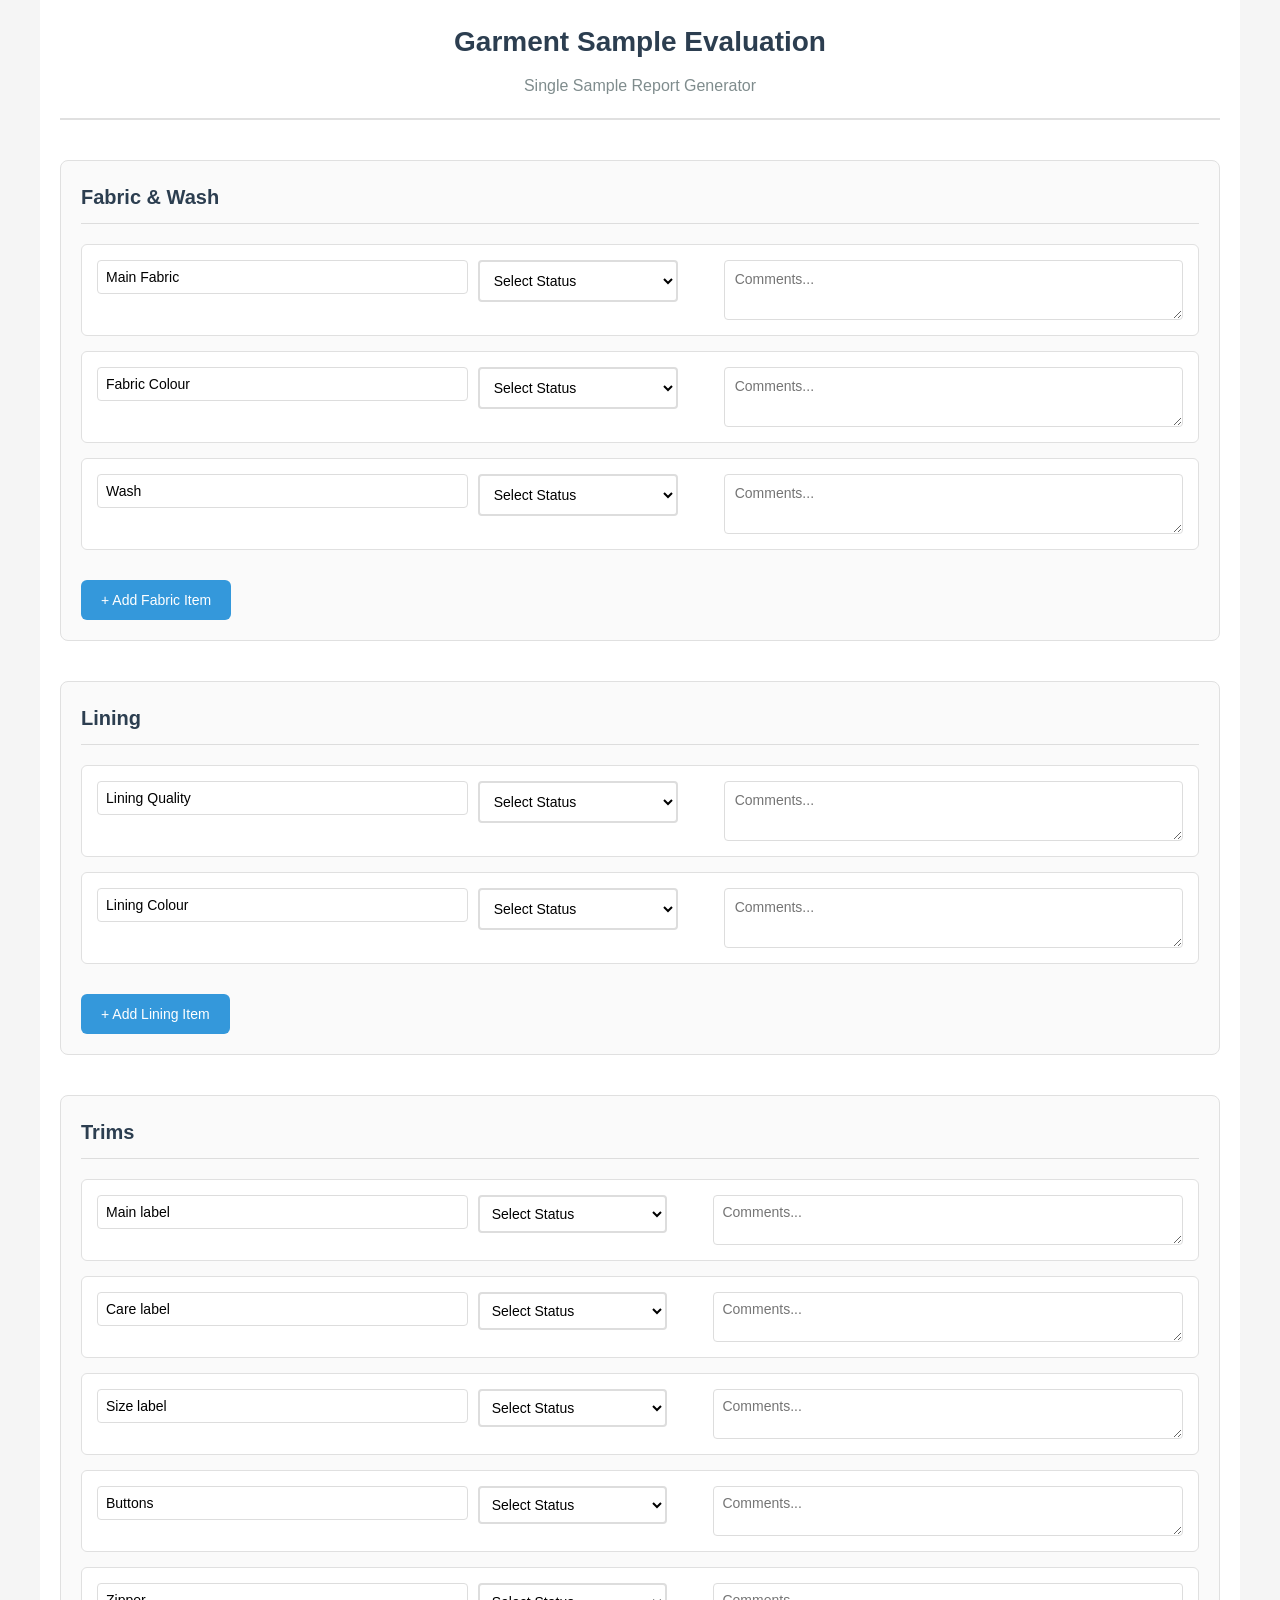
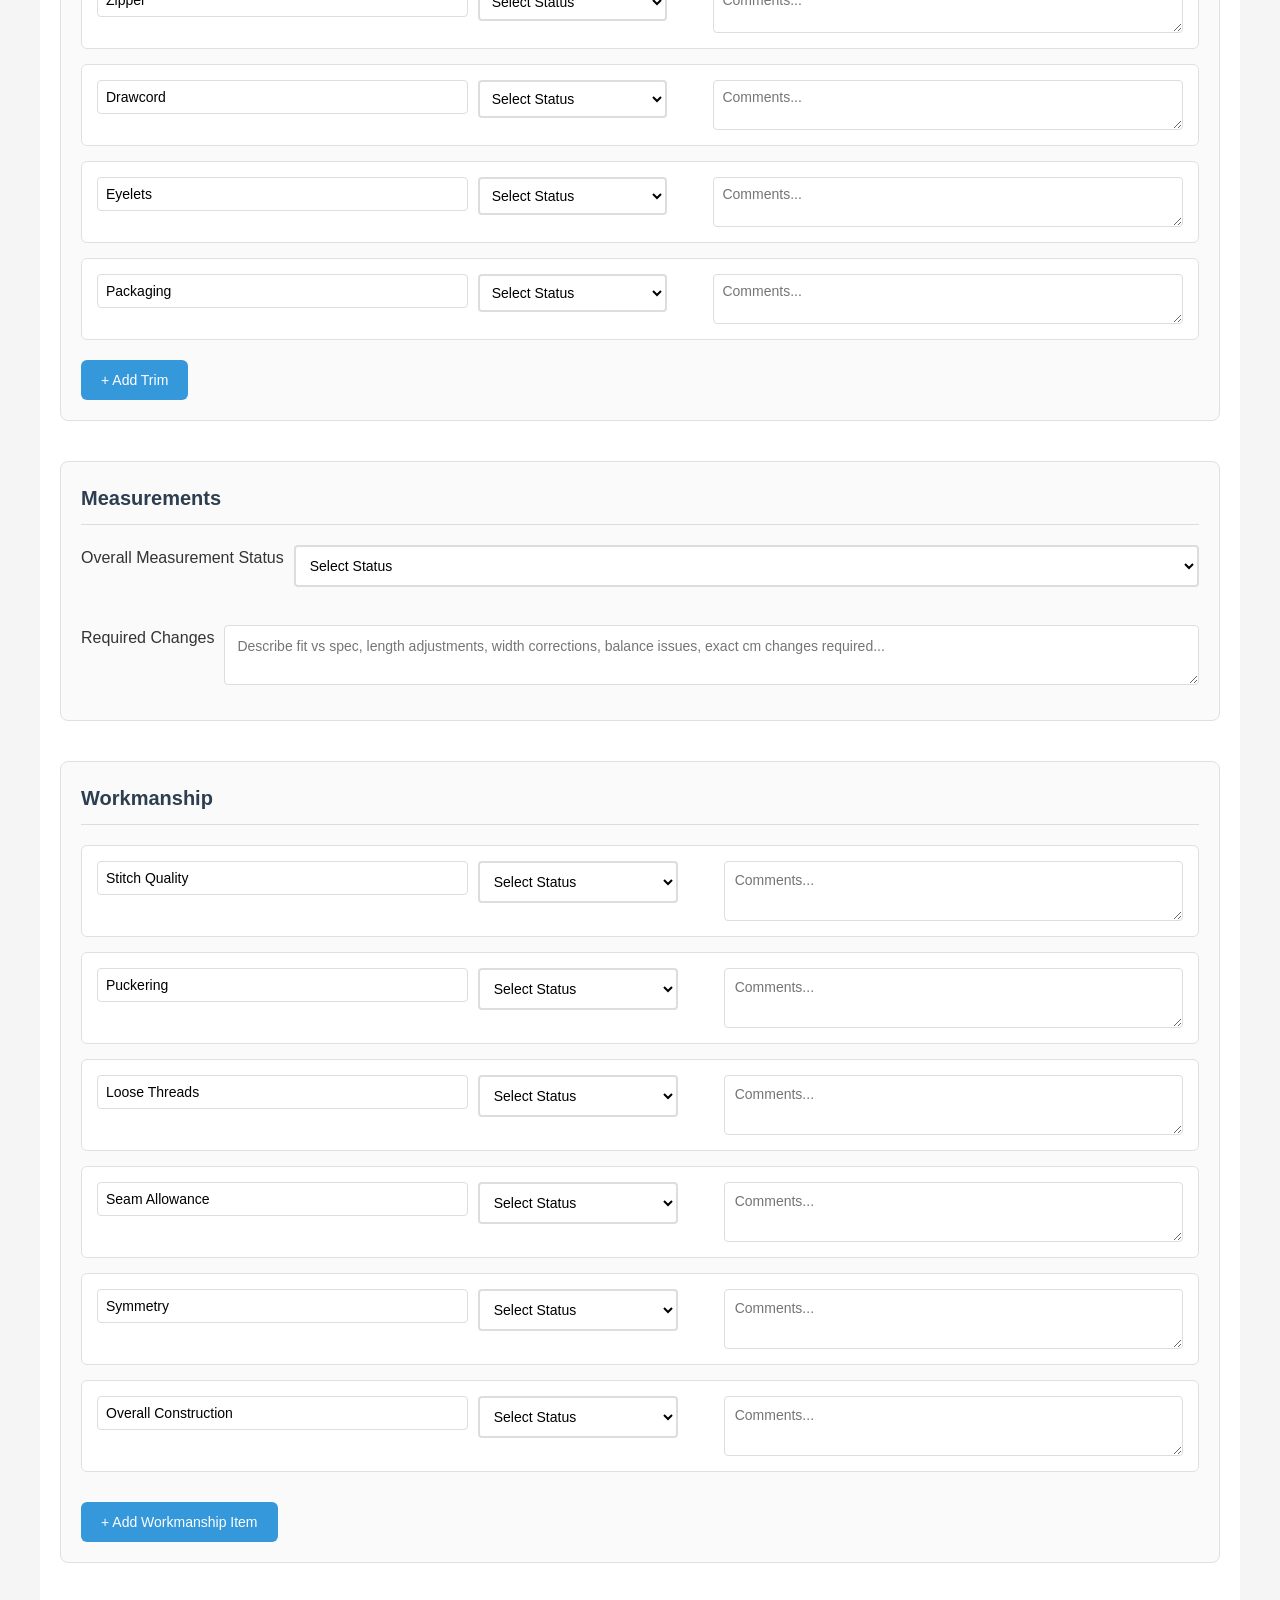
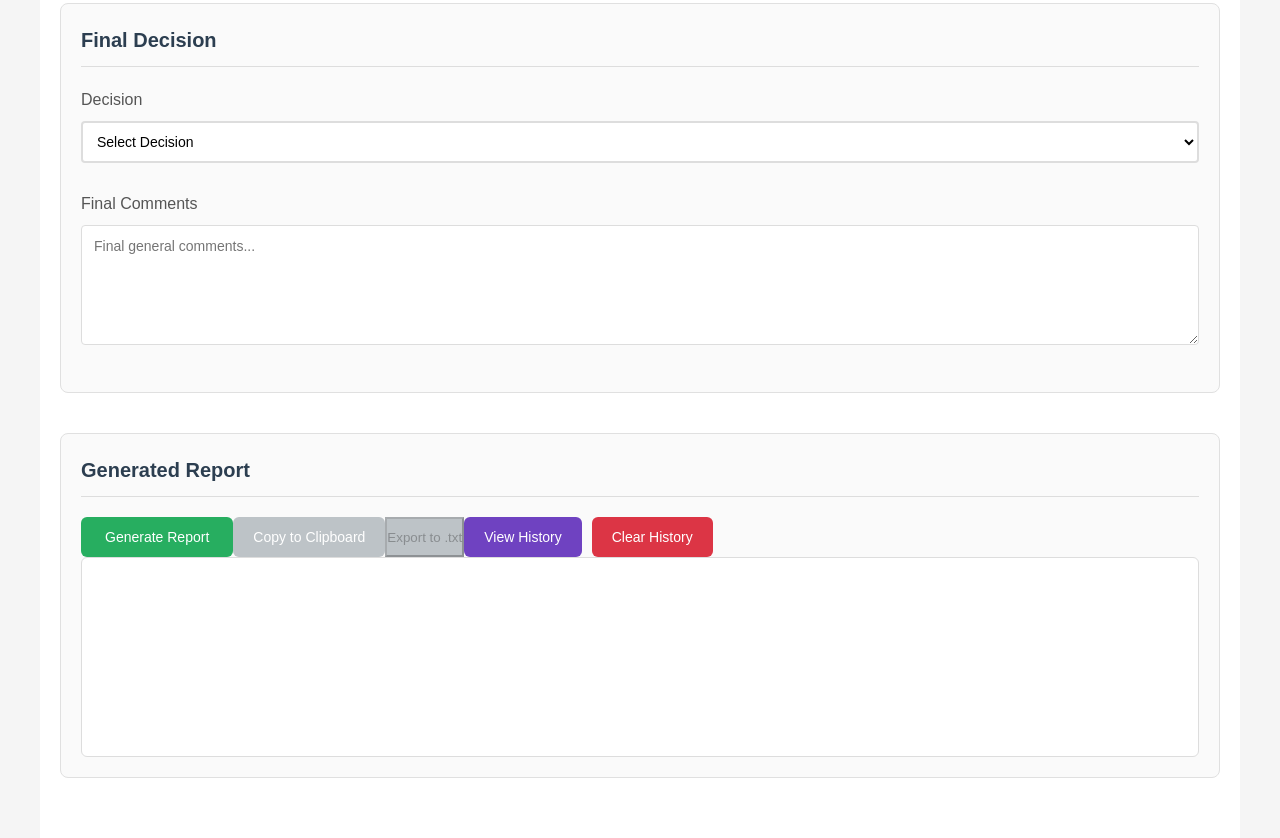
==== index.html @ c26ba19e "Initial commit - MKT Review Tool v1.0.0" ====
<!DOCTYPE html>
<html lang="en">
<head>
    <meta charset="UTF-8">
    <meta name="viewport" content="width=device-width, initial-scale=1.0">
    <title>Garment Sample Evaluation Report</title>
    <link rel="stylesheet" href="styles.css">
</head>
<body>
    <div class="container">
        <header>
            <h1>Garment Sample Evaluation</h1>
            <p class="subtitle">Single Sample Report Generator</p>
        </header>

        <main>
            <!-- Fabric & Wash Section -->
            <section class="section" id="fabric-wash">
                <h2>Fabric & Wash</h2>
                <div class="dynamic-items-container" id="fabric-container">
                    <!-- Fabric items will be added here by JavaScript -->
                </div>
                <button type="button" class="add-item-btn" id="add-fabric-btn">+ Add Fabric Item</button>
            </section>

            <!-- Lining Section -->
            <section class="section" id="lining">
                <h2>Lining</h2>
                <div class="dynamic-items-container" id="lining-container">
                    <!-- Lining items will be added here by JavaScript -->
                </div>
                <button type="button" class="add-item-btn" id="add-lining-btn">+ Add Lining Item</button>
            </section>

            <!-- Trims Section -->
            <section class="section" id="trims">
                <h2>Trims</h2>
                <div class="trims-container" id="trims-container">
                    <!-- Default trims will be added here by JavaScript -->
                </div>
                <button type="button" class="add-trim-btn" id="add-trim-btn">+ Add Trim</button>
            </section>

            <!-- Measurements Section -->
            <section class="section" id="measurements">
                <h2>Measurements</h2>
                
                <div class="measurements-container">
                    <div class="measurement-row">
                        <label>Overall Measurement Status</label>
                        <select class="status-dropdown" data-section="measurements" data-item="overall-status">
                            <option value="">Select Status</option>
                            <option value="Approved">Approved</option>
                            <option value="Approved with corrections">Approved with corrections</option>
                            <option value="Not Approved">Not Approved</option>
                        </select>
                    </div>

                    <div class="measurement-row">
                        <label>Required Changes</label>
                        <textarea class="large-text-field" id="required-changes" placeholder="Describe fit vs spec, length adjustments, width corrections, balance issues, exact cm changes required..."></textarea>
                    </div>
                </div>
            </section>

            <!-- Workmanship Section -->
            <section class="section" id="workmanship">
                <h2>Workmanship</h2>
                <div class="dynamic-items-container" id="workmanship-container">
                    <!-- Workmanship items will be added here by JavaScript -->
                </div>
                <button type="button" class="add-item-btn" id="add-workmanship-btn">+ Add Workmanship Item</button>
            </section>

            <!-- Final Decision Section -->
            <section class="section" id="final-decision">
                <h2>Final Decision</h2>
                
                <div class="evaluation-item">
                    <label>Decision</label>
                    <select class="status-dropdown" id="final-decision-dropdown">
                        <option value="">Select Decision</option>
                        <option value="Approved">Approved</option>
                        <option value="Approved with comments">Approved with comments</option>
                        <option value="Resubmit">Resubmit</option>
                        <option value="Rejected">Rejected</option>
                    </select>
                </div>

                <div class="evaluation-item">
                    <label>Final Comments</label>
                    <textarea class="large-text-field" id="final-comments" placeholder="Final general comments..."></textarea>
                </div>
            </section>

            <!-- Report Generation Section -->
            <section class="section" id="report-section">
                <h2>Generated Report</h2>
                <div class="report-actions">
                    <button type="button" class="generate-btn" id="generate-report-btn">Generate Report</button>
                    <button type="button" class="copy-btn" id="copy-report-btn" disabled>Copy to Clipboard</button>
                    <button type="button" class="export-btn" id="export-report-btn" disabled>Export to .txt</button>
                    <button type="button" class="history-btn" id="view-history-btn">View History</button>
                    <button type="button" class="clear-btn" id="clear-history-btn">Clear History</button>
                </div>
                <div class="report-output" id="report-output">
                    <div id="report-content"></div>
                </div>
            </section>
        </main>
    </div>

    <script src="script.js"></script>
</body>
</html>
---- styles.css ----
* {
    margin: 0;
    padding: 0;
    box-sizing: border-box;
}

body {
    font-family: -apple-system, BlinkMacSystemFont, 'Segoe UI', Roboto, Oxygen, Ubuntu, Cantarell, sans-serif;
    background-color: #f5f5f5;
    color: #333;
    line-height: 1.6;
}

.container {
    max-width: 1200px;
    margin: 0 auto;
    padding: 20px;
    background-color: white;
    min-height: 100vh;
}

header {
    text-align: center;
    margin-bottom: 40px;
    padding-bottom: 20px;
    border-bottom: 2px solid #e0e0e0;
}

header h1 {
    font-size: 28px;
    font-weight: 600;
    color: #2c3e50;
    margin-bottom: 8px;
}

.subtitle {
    color: #7f8c8d;
    font-size: 16px;
}

.section {
    margin-bottom: 40px;
    padding: 20px;
    background-color: #fafafa;
    border-radius: 8px;
    border: 1px solid #e0e0e0;
}

.section h2 {
    font-size: 20px;
    font-weight: 600;
    color: #2c3e50;
    margin-bottom: 20px;
    padding-bottom: 10px;
    border-bottom: 1px solid #ddd;
}

.evaluation-item {
    margin-bottom: 20px;
}

.evaluation-item label {
    display: block;
    font-weight: 500;
    margin-bottom: 8px;
    color: #555;
}

.status-dropdown {
    width: 100%;
    padding: 10px;
    border: 2px solid #ddd;
    border-radius: 4px;
    font-size: 14px;
    background-color: white;
    margin-bottom: 8px;
    transition: border-color 0.3s ease;
}

.status-dropdown:focus {
    outline: none;
    border-color: #3498db;
}

.status-dropdown[value="Approved"] {
    border-color: #27ae60;
    background-color: #f0f9f4;
}

.status-dropdown[value="Conditionally Approved"],
.status-dropdown[value="Approved with corrections"],
.status-dropdown[value="Approved with comments"] {
    border-color: #f39c12;
    background-color: #fef9e7;
}

.status-dropdown[value="Not Approved"],
.status-dropdown[value="Resubmit"],
.status-dropdown[value="Rejected"] {
    border-color: #e74c3c;
    background-color: #fdf2f2;
}

.comment-field {
    width: 100%;
    padding: 10px;
    border: 1px solid #ddd;
    border-radius: 4px;
    font-size: 14px;
    font-family: inherit;
    resize: vertical;
    min-height: 60px;
    transition: border-color 0.3s ease;
}

.comment-field:focus {
    outline: none;
    border-color: #3498db;
}

.large-text-field {
    width: 100%;
    padding: 12px;
    border: 1px solid #ddd;
    border-radius: 4px;
    font-size: 14px;
    font-family: inherit;
    resize: vertical;
    min-height: 120px;
    transition: border-color 0.3s ease;
}

.large-text-field:focus {
    outline: none;
    border-color: #3498db;
}

.status-with-indicator {
    display: flex;
    align-items: center;
    gap: 8px;
}

.status-indicator {
    font-size: 16px;
    min-width: 20px;
}

.dynamic-items-container {
    margin-bottom: 20px;
}

.dynamic-item {
    display: flex;
    align-items: flex-start;
    gap: 10px;
    margin-bottom: 15px;
    padding: 15px;
    background-color: white;
    border-radius: 6px;
    border: 1px solid #e0e0e0;
}

.dynamic-item-name {
    flex: 1;
    padding: 8px;
    border: 1px solid #ddd;
    border-radius: 4px;
    font-size: 14px;
    font-weight: 500;
}

.dynamic-item-controls {
    display: flex;
    flex-direction: row;
    gap: 10px;
    flex: 2;
    align-items: flex-start;
}

.dynamic-item-controls .status-dropdown {
    flex: 1;
    min-width: 200px;
}

.dynamic-item-controls .comment-field {
    flex: 2;
    min-width: 300px;
}

/* Measurements section side-by-side layout */
.measurements-container {
    display: flex;
    flex-direction: column;
    gap: 15px;
}

.measurement-row {
    display: flex;
    align-items: flex-start;
    gap: 10px;
    margin-bottom: 15px;
}

.measurement-row .status-dropdown {
    flex: 1;
    min-width: 200px;
}

.measurement-row .large-text-field {
    flex: 2;
    min-width: 300px;
    min-height: 60px;
}

.delete-item-btn {
    background-color: #e74c3c;
    color: white;
    border: none;
    border-radius: 4px;
    padding: 8px 12px;
    cursor: pointer;
    font-size: 12px;
    transition: background-color 0.3s ease;
    align-self: flex-start;
}

.delete-item-btn:hover {
    background-color: #c0392b;
}

.add-item-btn {
    background-color: #3498db;
    color: white;
    border: none;
    border-radius: 6px;
    padding: 12px 20px;
    cursor: pointer;
    font-size: 14px;
    font-weight: 500;
    transition: background-color 0.3s ease;
    margin-top: 10px;
}

.add-item-btn:hover {
    background-color: #2980b9;
}

.status-indicator {
    margin-left: 8px;
    font-size: 16px;
}

.trims-container {
    margin-bottom: 20px;
}

.trim-item {
    display: flex;
    align-items: flex-start;
    gap: 10px;
    margin-bottom: 15px;
    padding: 15px;
    background-color: white;
    border-radius: 6px;
    border: 1px solid #e0e0e0;
}

.trim-name-input {
    flex: 1;
    padding: 8px;
    border: 1px solid #ddd;
    border-radius: 4px;
    font-size: 14px;
}

.trim-controls {
    display: flex;
    flex-direction: row;
    gap: 10px;
    flex: 2;
    align-items: flex-start;
}

.trim-controls .status-with-indicator {
    display: flex;
    align-items: center;
    gap: 8px;
    flex: 1;
    min-width: 200px;
}

.trim-controls .trim-comment {
    flex: 2;
    min-width: 300px;
    padding: 8px;
    border: 1px solid #ddd;
    border-radius: 4px;
    font-size: 14px;
    min-height: 50px;
    resize: vertical;
}

.trim-status {
    padding: 8px;
    border: 2px solid #ddd;
    border-radius: 4px;
    font-size: 14px;
}

.delete-trim-btn {
    background-color: #e74c3c;
    color: white;
    border: none;
    border-radius: 4px;
    padding: 8px 12px;
    cursor: pointer;
    font-size: 12px;
    transition: background-color 0.3s ease;
}

.delete-trim-btn:hover {
    background-color: #c0392b;
}

.add-trim-btn {
    background-color: #3498db;
    color: white;
    border: none;
    border-radius: 6px;
    padding: 12px 20px;
    cursor: pointer;
    font-size: 14px;
    font-weight: 500;
    transition: background-color 0.3s ease;
}

.add-trim-btn:hover {
    background-color: #2980b9;
}

.report-format-toggle {
    margin: 15px 0;
    padding: 10px;
    background-color: #f8f9fa;
    border-radius: 6px;
    border: 1px solid #e0e0e0;
}

.report-format-toggle label {
    margin-right: 20px;
    font-weight: 500;
    cursor: pointer;
}

.report-format-toggle input[type="radio"] {
    margin-right: 8px;
}

.report-actions {
    display: flex;
}

.generate-btn {
background-color: #27ae60;
color: white;
border: none;
border-radius: 6px;
padding: 12px 24px;
cursor: pointer;
font-size: 14px;
font-weight: 500;
transition: background-color 0.3s ease;
}

.generate-btn:hover {
background-color: #219a52;
}

.copy-btn {
background-color: #3498db;
color: white;
border: none;
border-radius: 6px;
padding: 12px 20px;
cursor: pointer;
font-size: 14px;
font-weight: 500;
transition: background-color 0.3s ease;
    cursor: pointer;
    font-size: 14px;
    font-weight: 500;
    transition: background-color 0.3s ease;
}

.copy-btn:hover:not(:disabled), .export-btn:hover:not(:disabled) {
    background-color: #2980b9;
}

.copy-btn:disabled, .export-btn:disabled {
    background-color: #bdc3c7;
    cursor: not-allowed;
}

.history-btn {
    background-color: #6f42c1;
    color: white;
    border: none;
    padding: 12px 20px;
    border-radius: 6px;
    cursor: pointer;
    font-size: 14px;
    font-weight: 500;
    transition: background-color 0.3s ease;
    margin-right: 10px;
}

.history-btn:hover {
    background-color: #5a32a3;
}

.clear-btn {
    background-color: #dc3545;
    color: white;
    border: none;
    padding: 12px 20px;
    border-radius: 6px;
    cursor: pointer;
    font-size: 14px;
    font-weight: 500;
    transition: background-color 0.3s ease;
}

.clear-btn:hover {
    background-color: #c82333;
}

.report-output {
    background-color: white;
    border: 1px solid #ddd;
    border-radius: 6px;
    padding: 20px;
    min-height: 200px;
    max-height: 500px;
    overflow-y: auto;
}

.report-output.table-format {
    max-height: 400px;
}

.report-output.compact-format {
    max-height: 600px;
}

.table-scroll-container {
    max-height: 300px;
    overflow-y: auto;
    border: 1px solid #e0e0e0;
    border-radius: 4px;
    margin: 10px 0;
}

.data-table {
    width: 100%;
    border-collapse: collapse;
    font-family: 'Courier New', Consolas, monospace;
    font-size: 13px;
    box-shadow: 0 2px 4px rgba(0,0,0,0.1);
}

.data-table th {
    background: linear-gradient(135deg, #f8f9fa 0%, #e9ecef 100%);
    font-weight: bold;
    text-align: left;
    padding: 12px 15px;
    border: 1px solid #dee2e6;
    position: sticky;
    top: 0;
    z-index: 10;
    color: #495057;
    font-size: 14px;
}

.data-table td {
    padding: 12px 15px;
    border: 1px solid #dee2e6;
    vertical-align: top;
    transition: background-color 0.2s ease;
}

.data-table .item-column {
    font-weight: bold;
    width: 35%;
    background-color: #f8f9fa;
    color: #2c3e50;
}

.data-table .status-column {
    width: 25%;
    text-align: center;
    font-weight: 500;
}

.data-table .comment-column {
    width: 40%;
    color: #6c757d;
}

.data-table tr:nth-child(even) {
    background-color: #f8f9fa;
}

.data-table tr:hover {
    background-color: #e3f2fd !important;
    transform: translateY(-1px);
    box-shadow: 0 2px 8px rgba(0,0,0,0.1);
}

.data-table tr:hover td {
    border-color: #90caf9;
}

.report-header {
    text-align: center;
    margin-bottom: 20px;
    padding-bottom: 10px;
    border-bottom: 2px solid #e0e0e0;
}

.report-header h2 {
    color: #2c3e50;
    font-size: 18px;
    margin: 0;
}

.table-section h3 {
    color: #2c3e50;
    font-size: 16px;
    margin: 0 0 10px 0;
    padding-bottom: 5px;
    border-bottom: 1px solid #ddd;
}

.table-section {
    margin-bottom: 25px;
}

.table-header {
    position: sticky;
    top: 0;
    background-color: #f8f9fa;
    font-weight: bold;
    z-index: 10;
}

#report-content {
    font-family: 'Courier New', Consolas, monospace;
    font-size: 13px;
    line-height: 1.4;
    white-space: pre-wrap;
    word-wrap: break-word;
    margin: 0;
    padding: 10px;
}

#report-content pre {
    font-family: 'Courier New', Consolas, monospace;
    font-size: 13px;
    line-height: 1.4;
    white-space: pre-wrap;
    word-wrap: break-word;
    margin: 0;
}

@media (max-width: 768px) {
    .container {
        padding: 15px;
    }
    
    .section {
        padding: 15px;
    }
    
    header h1 {
        font-size: 24px;
    }
    
    .trim-item {
        flex-direction: column;
        gap: 8px;
    }
    
    .trim-controls {
        flex: 1;
    }
    
    .report-actions {
        flex-direction: column;
    }
    
    .copy-btn, .export-btn {
        width: 100%;
    }
}

@media (max-width: 480px) {
    .container {
        padding: 10px;
    }
    
    .section {
        padding: 12px;
    }
    
    header h1 {
        font-size: 20px;
    }
    
    .subtitle {
        font-size: 14px;
    }
}
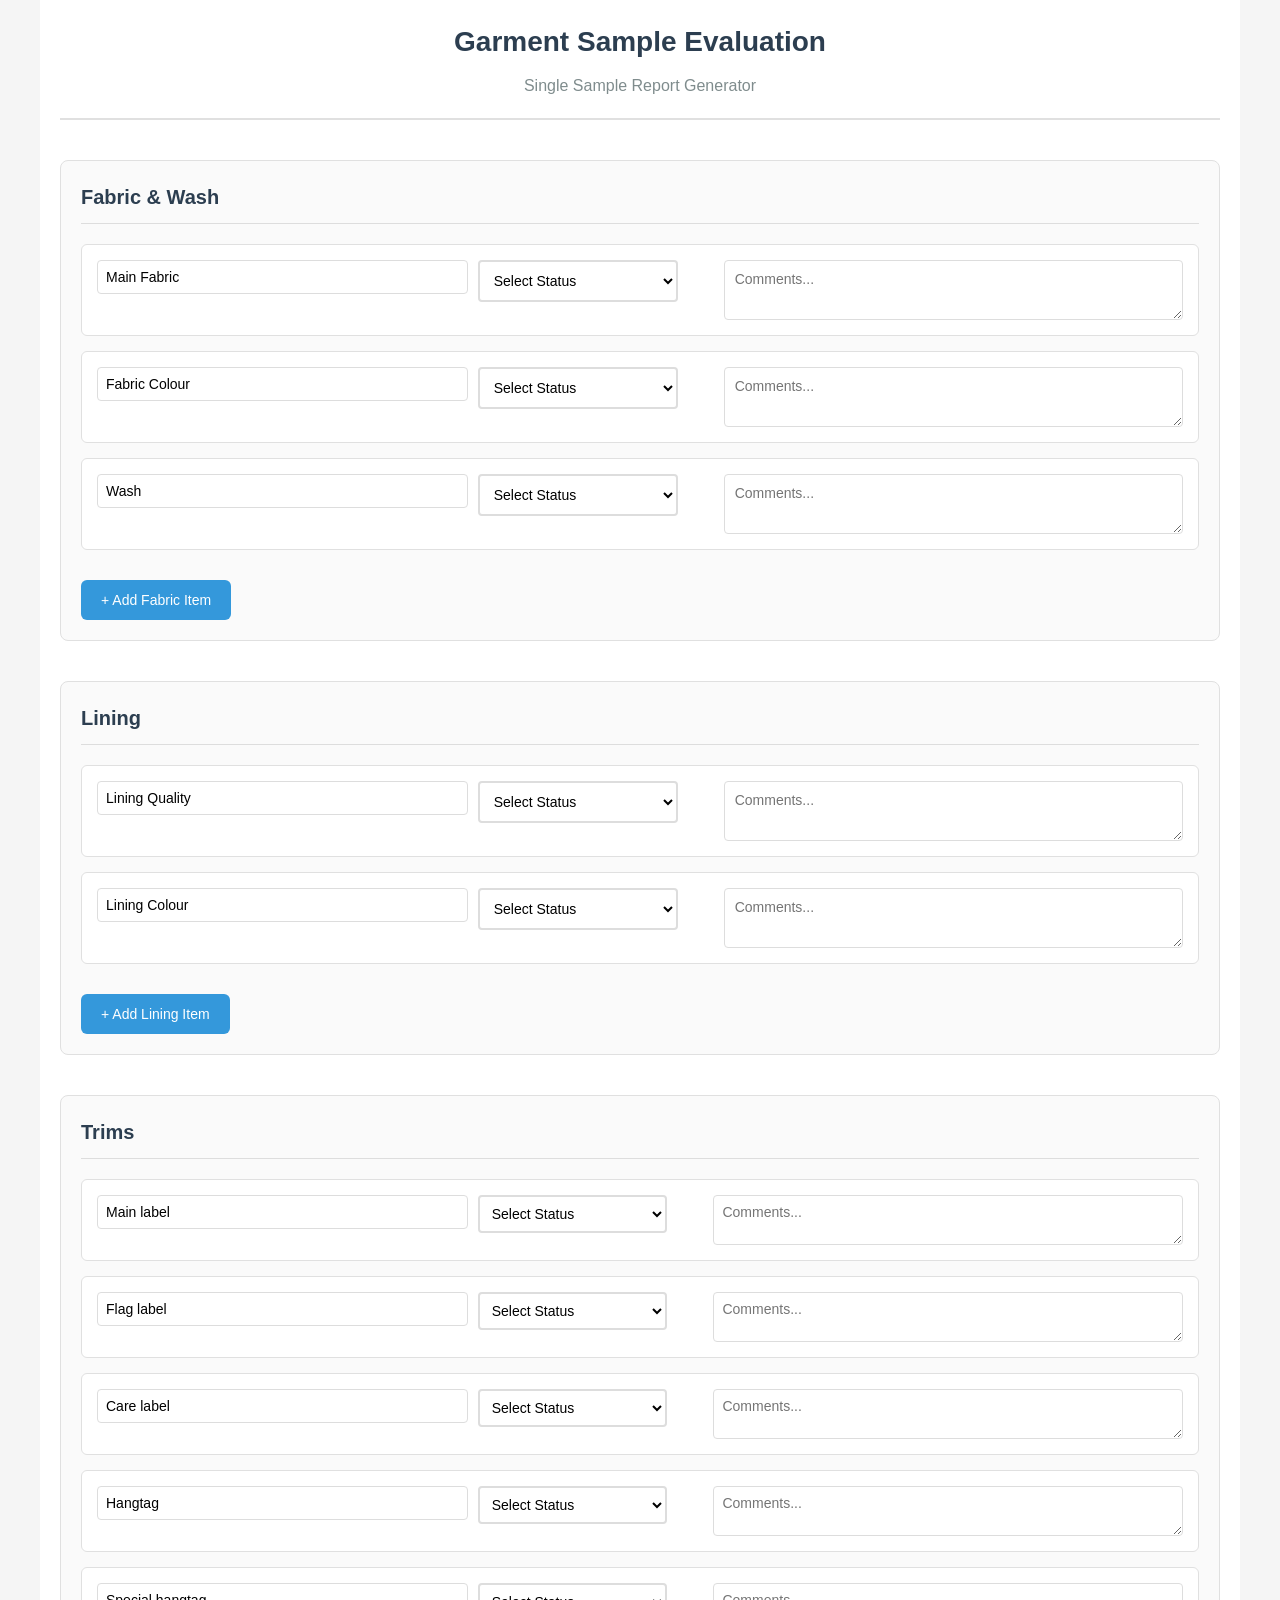
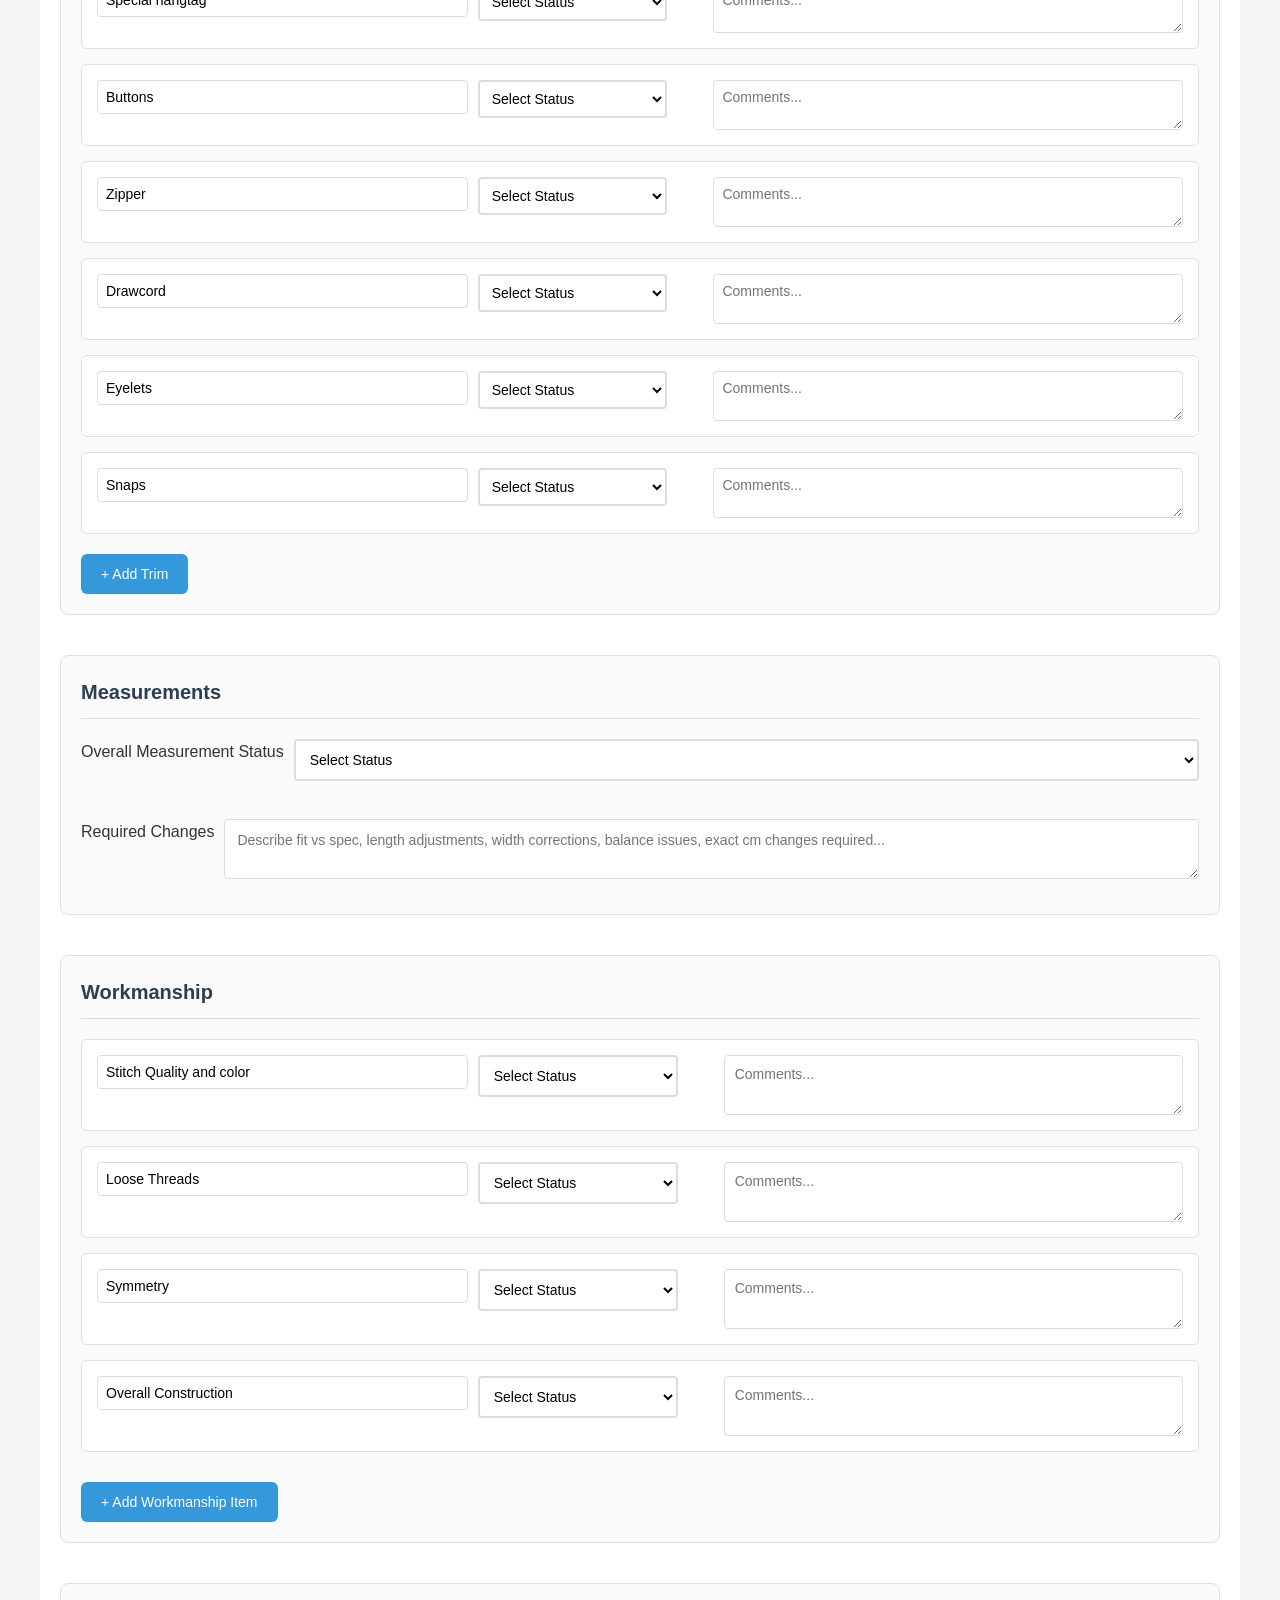
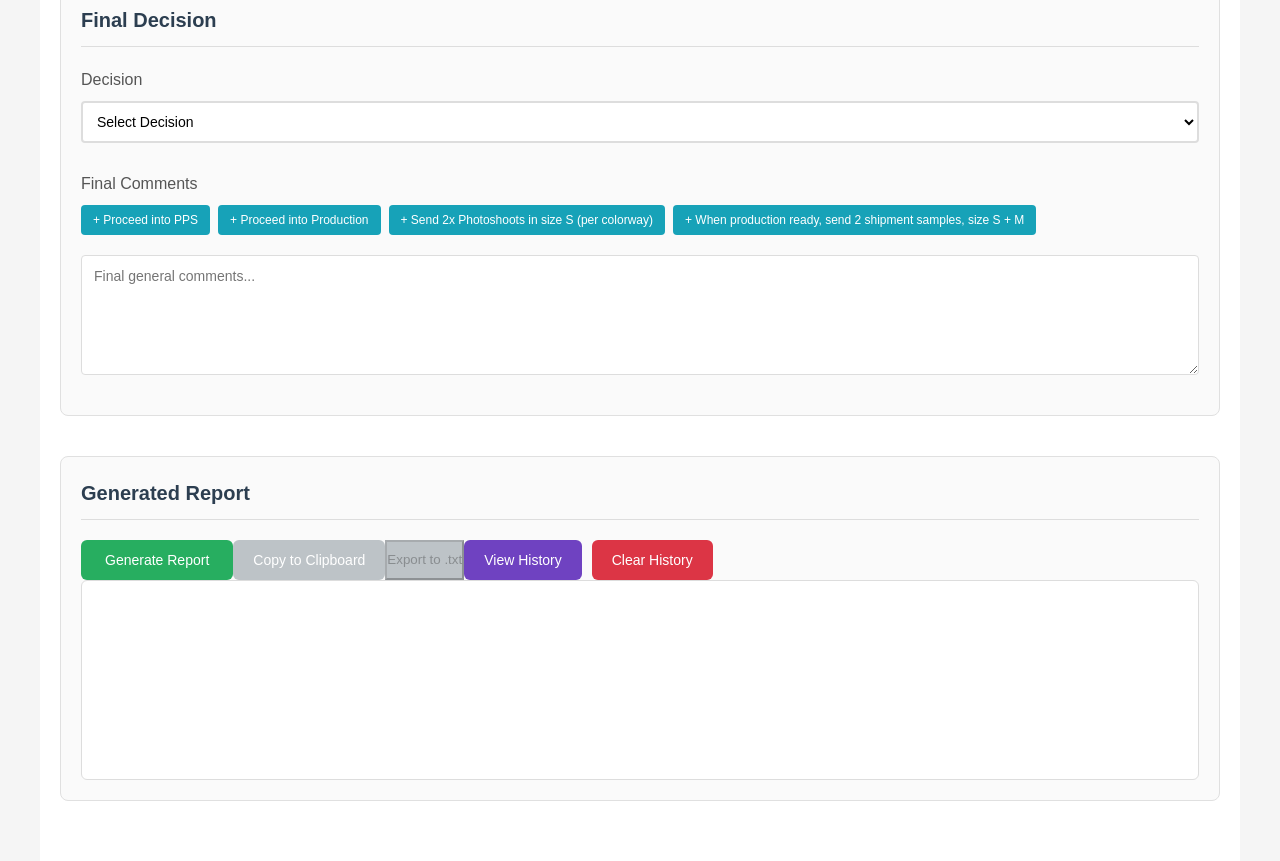
==== commit ef301d71: "Add default comment buttons to Final Comments section Features added: - Default comment buttons for " ====
--- a/index.html
+++ b/index.html
@@ -89,7 +89,15 @@
 
                 <div class="evaluation-item">
                     <label>Final Comments</label>
-                    <textarea class="large-text-field" id="final-comments" placeholder="Final general comments..."></textarea>
+                    <div class="final-comments-container">
+                        <div class="default-comments">
+                            <button type="button" class="default-comment-btn" data-comment="Proceed into PPS">+ Proceed into PPS</button>
+                            <button type="button" class="default-comment-btn" data-comment="Proceed into Production">+ Proceed into Production</button>
+                            <button type="button" class="default-comment-btn" data-comment="Send 2x Photoshoots in size S (per colorway)">+ Send 2x Photoshoots in size S (per colorway)</button>
+                            <button type="button" class="default-comment-btn" data-comment="When production ready, send 2 shipment samples, size S + M">+ When production ready, send 2 shipment samples, size S + M</button>
+                        </div>
+                        <textarea class="large-text-field" id="final-comments" placeholder="Final general comments..."></textarea>
+                    </div>
                 </div>
             </section>
 
--- a/styles.css
+++ b/styles.css
@@ -402,6 +402,42 @@
     cursor: not-allowed;
 }
 
+/* Final Comments Default Buttons */
+.final-comments-container {
+    display: flex;
+    flex-direction: column;
+    gap: 10px;
+}
+
+.default-comments {
+    display: flex;
+    flex-wrap: wrap;
+    gap: 8px;
+    margin-bottom: 10px;
+}
+
+.default-comment-btn {
+    background-color: #17a2b8;
+    color: white;
+    border: none;
+    border-radius: 4px;
+    padding: 8px 12px;
+    cursor: pointer;
+    font-size: 12px;
+    font-weight: 500;
+    transition: background-color 0.3s ease;
+    white-space: nowrap;
+}
+
+.default-comment-btn:hover {
+    background-color: #138496;
+}
+
+.default-comment-btn:active {
+    background-color: #117a8b;
+    transform: translateY(1px);
+}
+
 .history-btn {
     background-color: #6f42c1;
     color: white;
